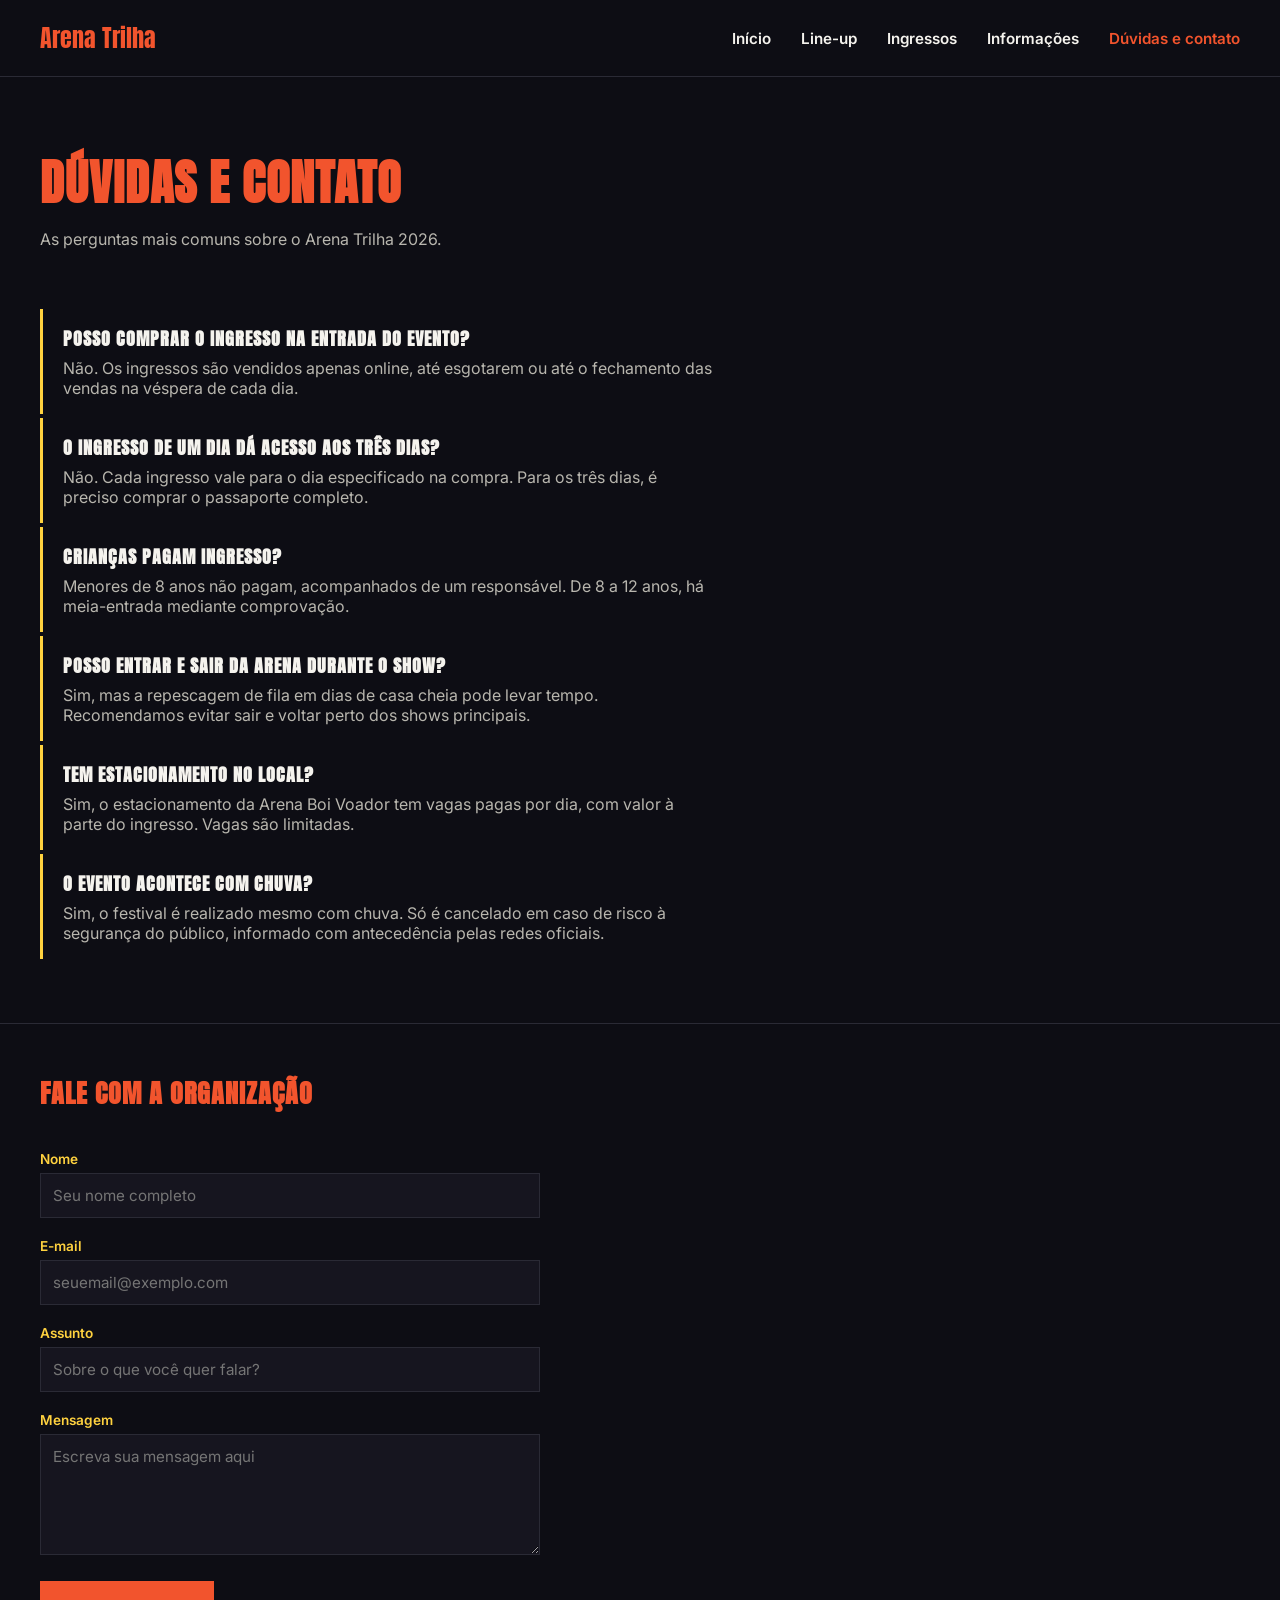
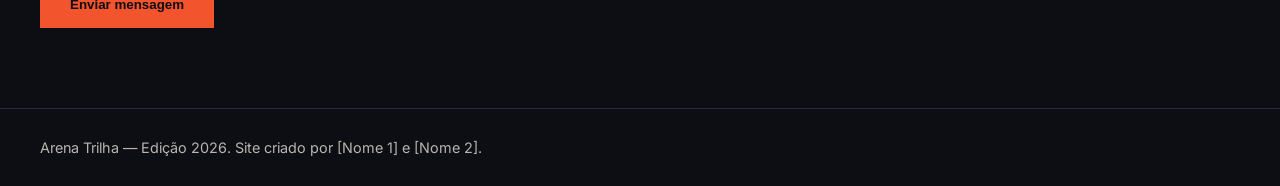
==== faq.html @ 5e2adb9d "Initial commit" ====
<!DOCTYPE html>
<html lang="pt-br">
<head>
  <meta charset="UTF-8">
  <meta name="viewport" content="width=device-width, initial-scale=1.0">
  <title>Dúvidas e contato — Arena Trilha</title>
  <link rel="preconnect" href="https://fonts.googleapis.com">
  <link href="https://fonts.googleapis.com/css2?family=Anton&family=Inter:wght@400;600&display=swap" rel="stylesheet">
  <link rel="stylesheet" href="style.css">
</head>
<body>

  <header class="header">
    <div class="logo">Arena Trilha</div>
    <nav class="menu">
      <ul>
        <li><a href="index.html">Início</a></li>
        <li><a href="lineup.html">Line-up</a></li>
        <li><a href="ingressos.html">Ingressos</a></li>
        <li><a href="informacoes.html">Informações</a></li>
        <li><a href="faq.html" class="ativo">Dúvidas e contato</a></li>
      </ul>
    </nav>
  </header>

  <main>

    <section class="pagina-titulo">
      <h1>Dúvidas e contato</h1>
      <p>As perguntas mais comuns sobre o Arena Trilha 2026.</p>
    </section>

    <section class="faq">

      <article class="pergunta">
        <h3>Posso comprar o ingresso na entrada do evento?</h3>
        <p>Não. Os ingressos são vendidos apenas online, até esgotarem ou até o fechamento das vendas na véspera de cada dia.</p>
      </article>

      <article class="pergunta">
        <h3>O ingresso de um dia dá acesso aos três dias?</h3>
        <p>Não. Cada ingresso vale para o dia especificado na compra. Para os três dias, é preciso comprar o passaporte completo.</p>
      </article>

      <article class="pergunta">
        <h3>Crianças pagam ingresso?</h3>
        <p>Menores de 8 anos não pagam, acompanhados de um responsável. De 8 a 12 anos, há meia-entrada mediante comprovação.</p>
      </article>

      <article class="pergunta">
        <h3>Posso entrar e sair da arena durante o show?</h3>
        <p>Sim, mas a repescagem de fila em dias de casa cheia pode levar tempo. Recomendamos evitar sair e voltar perto dos shows principais.</p>
      </article>

      <article class="pergunta">
        <h3>Tem estacionamento no local?</h3>
        <p>Sim, o estacionamento da Arena Boi Voador tem vagas pagas por dia, com valor à parte do ingresso. Vagas são limitadas.</p>
      </article>

      <article class="pergunta">
        <h3>O evento acontece com chuva?</h3>
        <p>Sim, o festival é realizado mesmo com chuva. Só é cancelado em caso de risco à segurança do público, informado com antecedência pelas redes oficiais.</p>
      </article>

    </section>

    <section class="contato">
      <h2>Fale com a organização</h2>
      <form class="form-contato">
        <label for="nome">Nome</label>
        <input type="text" id="nome" name="nome" placeholder="Seu nome completo">

        <label for="email">E-mail</label>
        <input type="email" id="email" name="email" placeholder="seuemail@exemplo.com">

        <label for="assunto">Assunto</label>
        <input type="text" id="assunto" name="assunto" placeholder="Sobre o que você quer falar?">

        <label for="mensagem">Mensagem</label>
        <textarea id="mensagem" name="mensagem" rows="5" placeholder="Escreva sua mensagem aqui"></textarea>

        <button type="button" class="botao botao-principal">Enviar mensagem</button>
      </form>
    </section>

  </main>

  <footer class="footer">
    <p>Arena Trilha — Edição 2026. Site criado por [Nome 1] e [Nome 2].</p>
  </footer>

</body>
</html>
---- style.css ----
/* ===== Reset básico ===== */
* {
    box-sizing: border-box;
    margin: 0;
    padding: 0;
  }
  
  html, body {
    height: 100%;
  }
  
  body {
    background-color: #0D0D14;
    color: #F5F3EE;
    font-family: 'Inter', sans-serif;
  }
  
  h1, h2, h3 {
    font-family: 'Anton', sans-serif;
    text-transform: uppercase;
    letter-spacing: 1px;
  }
  
  a {
    color: #FFD23F;
    text-decoration: none;
  }
  
  /* ===== Header ===== */
  .header {
    display: flex;
    align-items: center;
    justify-content: space-between;
    padding: 20px 40px;
    border-bottom: 1px solid #2A2A35;
  }
  
  .logo {
    font-family: 'Anton', sans-serif;
    font-size: 1.5rem;
    color: #F2542D;
  }
  
  .menu ul {
    display: flex;
    list-style: none;
    gap: 30px;
  }
  
  .menu a {
    color: #F5F3EE;
    font-weight: 600;
    font-size: 0.95rem;
  }
  
  .menu a:hover,
  .menu a.ativo {
    color: #F2542D;
  }
  
  /* ===== Hero (topo da página inicial) ===== */
  .hero {
    padding: 100px 40px 80px 40px;
    border-bottom: 4px solid #F2542D;
  }
  
  .hero h1 {
    font-size: 4.5rem;
    color: #F2542D;
    line-height: 1;
  }
  
  .hero .subtitulo {
    margin-top: 20px;
    font-size: 1.2rem;
    max-width: 600px;
  }
  
  .hero .datas {
    margin-top: 25px;
    font-size: 1.3rem;
    color: #FFD23F;
    font-weight: 600;
  }
  
  .hero .local {
    margin-top: 6px;
    color: #B8B6AE;
  }
  
  .botoes {
    display: flex;
    gap: 16px;
    margin-top: 35px;
  }
  
  .botao {
    padding: 14px 28px;
    font-weight: 600;
    border: 2px solid transparent;
  }
  
  .botao-principal {
    background-color: #F2542D;
    color: #0D0D14;
  }
  
  .botao-secundario {
    border-color: #FFD23F;
    color: #FFD23F;
  }
  
  /* ===== Destaques (3 atrações) ===== */
  .destaques {
    padding: 70px 40px;
  }
  
  .destaques h2 {
    font-size: 1.8rem;
    color: #F5F3EE;
    margin-bottom: 40px;
  }
  
  .destaque {
    display: flex;
    flex-direction: column;
    gap: 6px;
    padding: 24px 0;
    border-top: 1px solid #2A2A35;
  }
  
  .destaque:last-child {
    border-bottom: 1px solid #2A2A35;
  }
  
  .destaque-dia {
    color: #FFD23F;
    font-size: 0.9rem;
    font-weight: 600;
    text-transform: uppercase;
  }
  
  .destaque h3 {
    font-size: 1.6rem;
    color: #F2542D;
  }
  
  .destaque p {
    color: #B8B6AE;
    max-width: 600px;
  }
  
  /* ===== Footer ===== */
  .footer {
    padding: 30px 40px;
    border-top: 1px solid #2A2A35;
    color: #B8B6AE;
    font-size: 0.9rem;
  }

  /* ===== FAQ ===== */
.faq {
  padding: 30px 40px 60px 40px;
}

.pergunta {
  border-left: 3px solid #FFD23F;
  padding: 16px 0 16px 20px;
  margin-bottom: 4px;
}

.pergunta h3 {
  font-size: 1.1rem;
  color: #F5F3EE;
  margin-bottom: 6px;
}

.pergunta p {
  color: #B8B6AE;
  max-width: 650px;
}

/* ===== Formulário de contato ===== */
.contato {
  padding: 20px 40px 80px 40px;
  border-top: 1px solid #2A2A35;
}

.contato h2 {
  font-size: 1.6rem;
  color: #F2542D;
  margin: 30px 0 25px 0;
}

.form-contato {
  display: flex;
  flex-direction: column;
  max-width: 500px;
  gap: 6px;
}

.form-contato label {
  color: #FFD23F;
  font-size: 0.85rem;
  font-weight: 600;
  margin-top: 14px;
}

.form-contato input,
.form-contato textarea {
  background-color: #16151F;
  border: 1px solid #2A2A35;
  color: #F5F3EE;
  padding: 12px;
  font-family: 'Inter', sans-serif;
  font-size: 0.95rem;
}

.form-contato textarea {
  resize: vertical;
}

.form-contato button {
  margin-top: 20px;
  align-self: flex-start;
  cursor: pointer;
}
/* ===== Título de página interna ===== */
.pagina-titulo {
    padding: 70px 40px 30px 40px;
  }
  
  .pagina-titulo h1 {
    font-size: 3rem;
    color: #F2542D;
  }
  
  .pagina-titulo p {
    margin-top: 10px;
    color: #B8B6AE;
  }
  
  /* ===== Line-up ===== */
  .dia-lineup {
    padding: 30px 40px;
  }
  
  .dia-lineup h2 {
    font-size: 1.4rem;
    color: #FFD23F;
    margin-bottom: 20px;
    border-bottom: 1px solid #2A2A35;
    padding-bottom: 10px;
  }
  
  .artista {
    display: flex;
    align-items: center;
    gap: 20px;
    padding: 16px 0;
    border-left: 3px solid #F2542D;
    padding-left: 20px;
    margin-bottom: 4px;
  }
  
  .artista img {
    width: 90px;
    height: 90px;
    object-fit: cover;
  }
  
  .artista-info h3 {
    font-size: 1.2rem;
    color: #F5F3EE;
  }
  
  .artista-detalhe {
    color: #B8B6AE;
    font-size: 0.9rem;
    margin-top: 4px;
  }
  /* ===== FAQ ===== */
.faq {
    padding: 30px 40px 60px 40px;
  }
  
  .pergunta {
    border-left: 3px solid #FFD23F;
    padding: 16px 0 16px 20px;
    margin-bottom: 4px;
  }
  
  .pergunta h3 {
    font-size: 1.1rem;
    color: #F5F3EE;
    margin-bottom: 6px;
  }
  
  .pergunta p {
    color: #B8B6AE;
    max-width: 650px;
  }
  
  /* ===== Formulário de contato ===== */
  .contato {
    padding: 20px 40px 80px 40px;
    border-top: 1px solid #2A2A35;
  }
  
  .contato h2 {
    font-size: 1.6rem;
    color: #F2542D;
    margin: 30px 0 25px 0;
  }
  
  .form-contato {
    display: flex;
    flex-direction: column;
    max-width: 500px;
    gap: 6px;
  }
  
  .form-contato label {
    color: #FFD23F;
    font-size: 0.85rem;
    font-weight: 600;
    margin-top: 14px;
  }
  
  .form-contato input,
  .form-contato textarea {
    background-color: #16151F;
    border: 1px solid #2A2A35;
    color: #F5F3EE;
    padding: 12px;
    font-family: 'Inter', sans-serif;
    font-size: 0.95rem;
  }
  
  .form-contato textarea {
    resize: vertical;
  }
  
  .form-contato button {
    margin-top: 20px;
    align-self: flex-start;
    cursor: pointer;
  }
  /* ===== Blocos de informação ===== */
.info-bloco {
    padding: 30px 40px;
    border-top: 1px solid #2A2A35;
  }
  
  .info-bloco h2 {
    font-size: 1.4rem;
    color: #FFD23F;
    margin-bottom: 16px;
  }
  
  .info-bloco h3 {
    font-size: 1.1rem;
    color: #F2542D;
    margin-bottom: 10px;
  }
  
  .info-bloco p {
    color: #F5F3EE;
    max-width: 650px;
    margin-bottom: 10px;
  }
  
  .info-detalhe {
    color: #B8B6AE;
  }
  
  /* ===== Mapa ===== */
  .mapa {
    border: 1px solid #2A2A35;
    max-width: 700px;
  }
  
  .mapa iframe {
    display: block;
  }
  
  /* ===== Regras (duas colunas lado a lado) ===== */
  .regras {
    display: flex;
    gap: 60px;
    flex-wrap: wrap;
  }
  
  .regras-coluna ul {
    list-style: none;
  }
  
  .regras-coluna li {
    color: #B8B6AE;
    padding: 6px 0;
    border-bottom: 1px solid #1A1A24;
  }
  /* ===== Ingressos ===== */
.ingressos {
    padding: 30px 40px 60px 40px;
    display: flex;
    flex-direction: column;
    gap: 4px;
  }
  
  .ingresso {
    border-left: 3px solid #F2542D;
    padding: 20px 0 20px 20px;
    border-bottom: 1px solid #2A2A35;
  }
  
  .ingresso-cabecalho {
    display: flex;
    align-items: baseline;
    gap: 16px;
  }
  
  .ingresso-cabecalho h3 {
    font-size: 1.4rem;
    color: #F5F3EE;
  }
  
  .ingresso-preco {
    font-family: 'Anton', sans-serif;
    font-size: 1.6rem;
    color: #FFD23F;
  }
  
  .ingresso-validade {
    color: #B8B6AE;
    font-size: 0.85rem;
    margin-top: 4px;
    margin-bottom: 12px;
  }
  
  .ingresso ul {
    list-style: none;
    max-width: 500px;
  }
  
  .ingresso li {
    color: #B8B6AE;
    padding: 4px 0;
  }
  
  .ingresso li::before {
    content: "— ";
    color: #F2542D;
  }
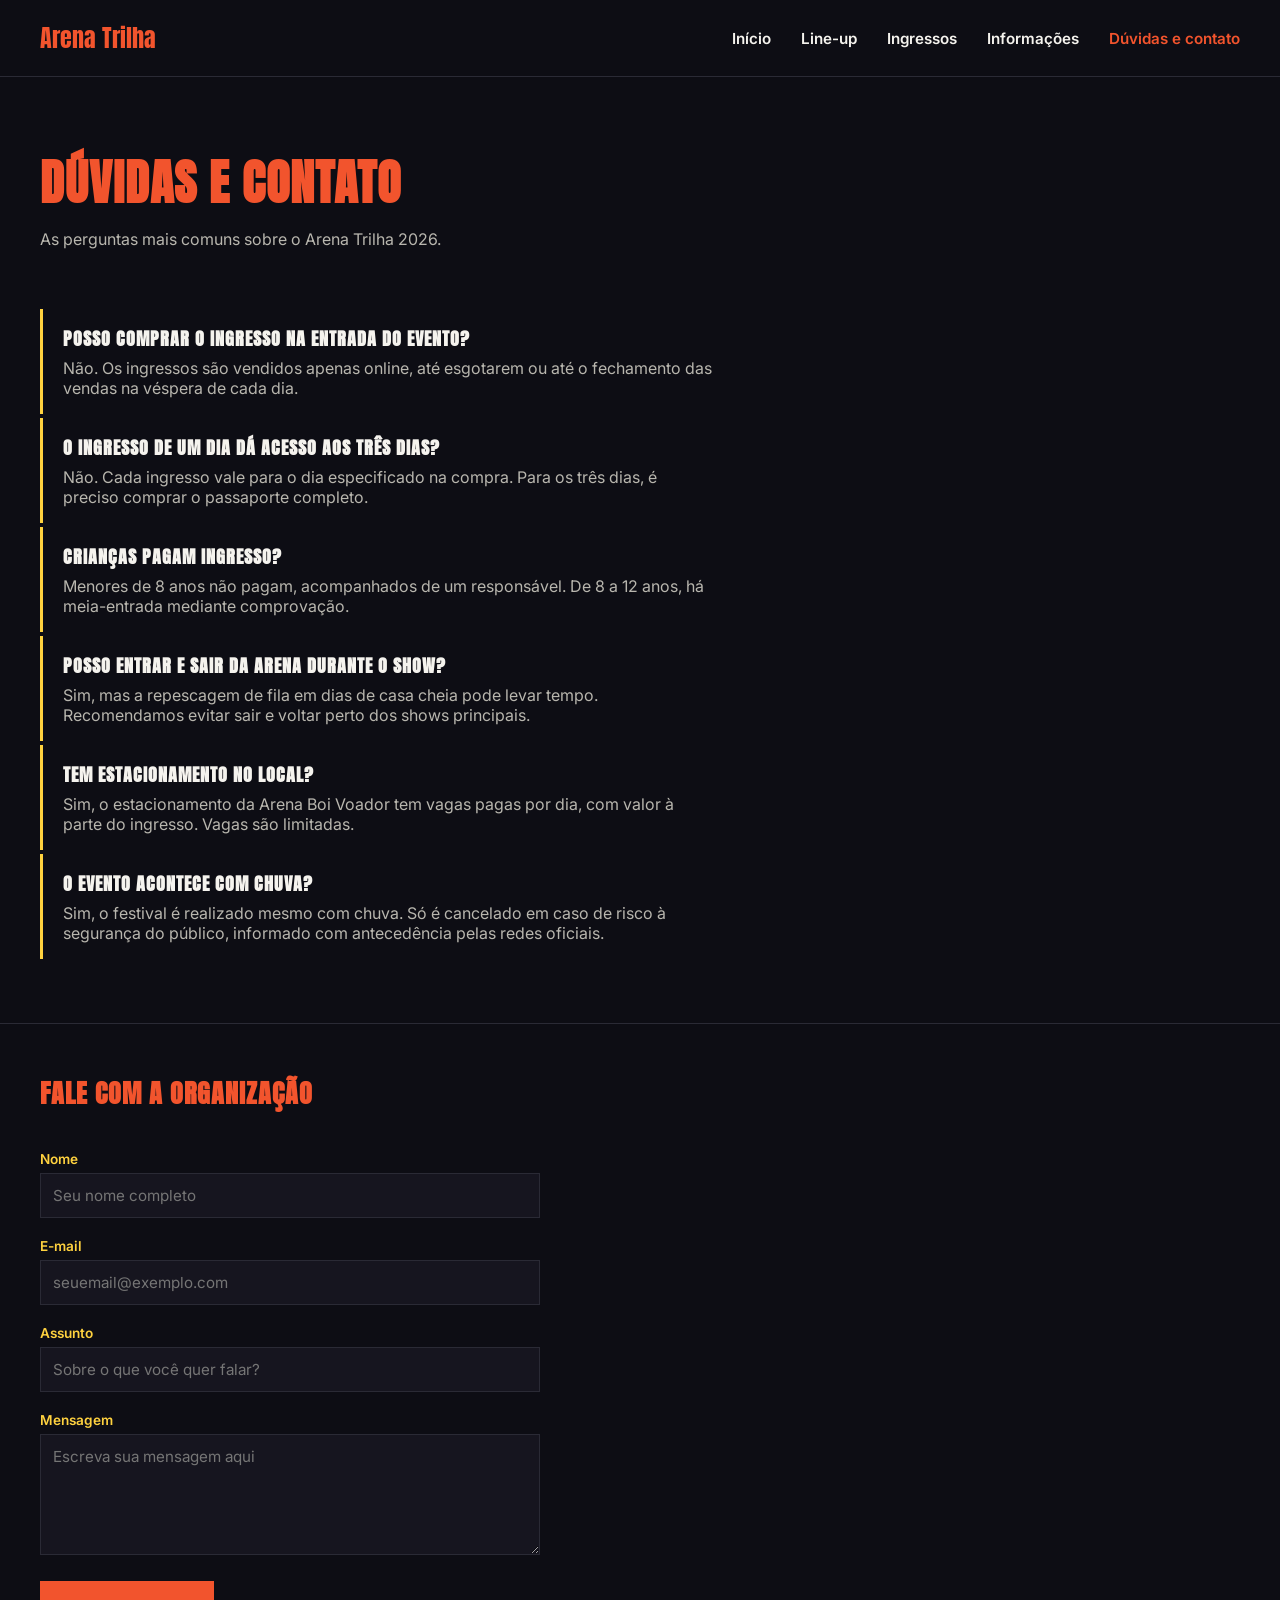
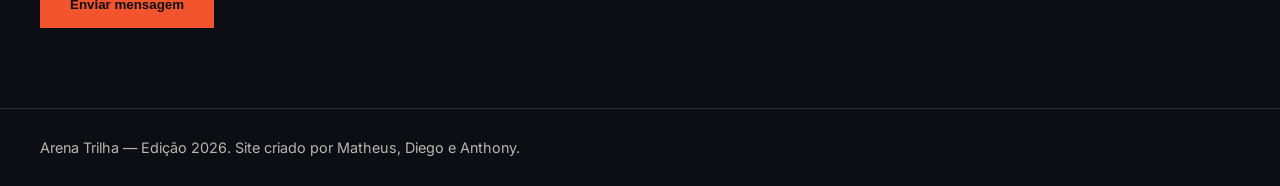
==== commit 60b50d89: "Update faq.html" ====
--- a/faq.html
+++ b/faq.html
@@ -86,8 +86,8 @@
   </main>
 
   <footer class="footer">
-    <p>Arena Trilha — Edição 2026. Site criado por [Nome 1] e [Nome 2].</p>
+    <p>Arena Trilha — Edição 2026. Site criado por Matheus, Diego e Anthony.</p>
   </footer>
 
 </body>
-</html>+</html>
